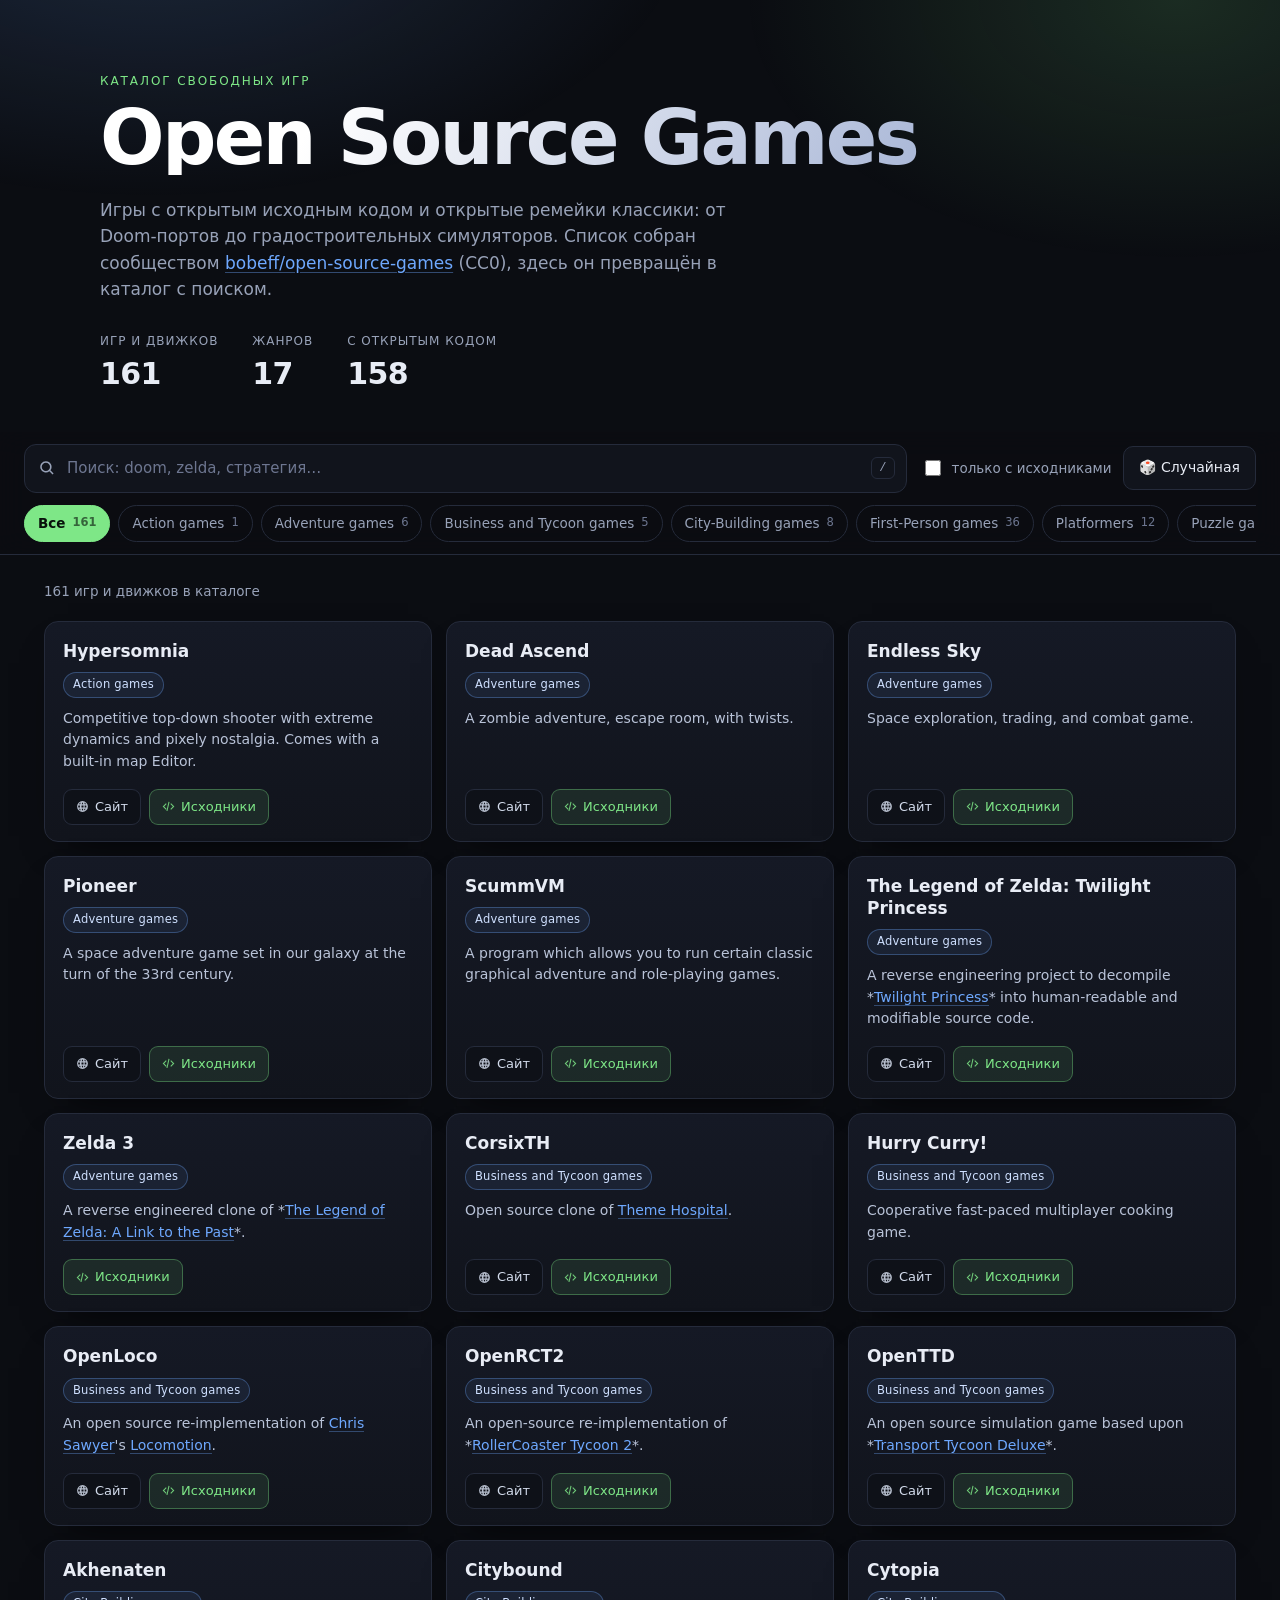
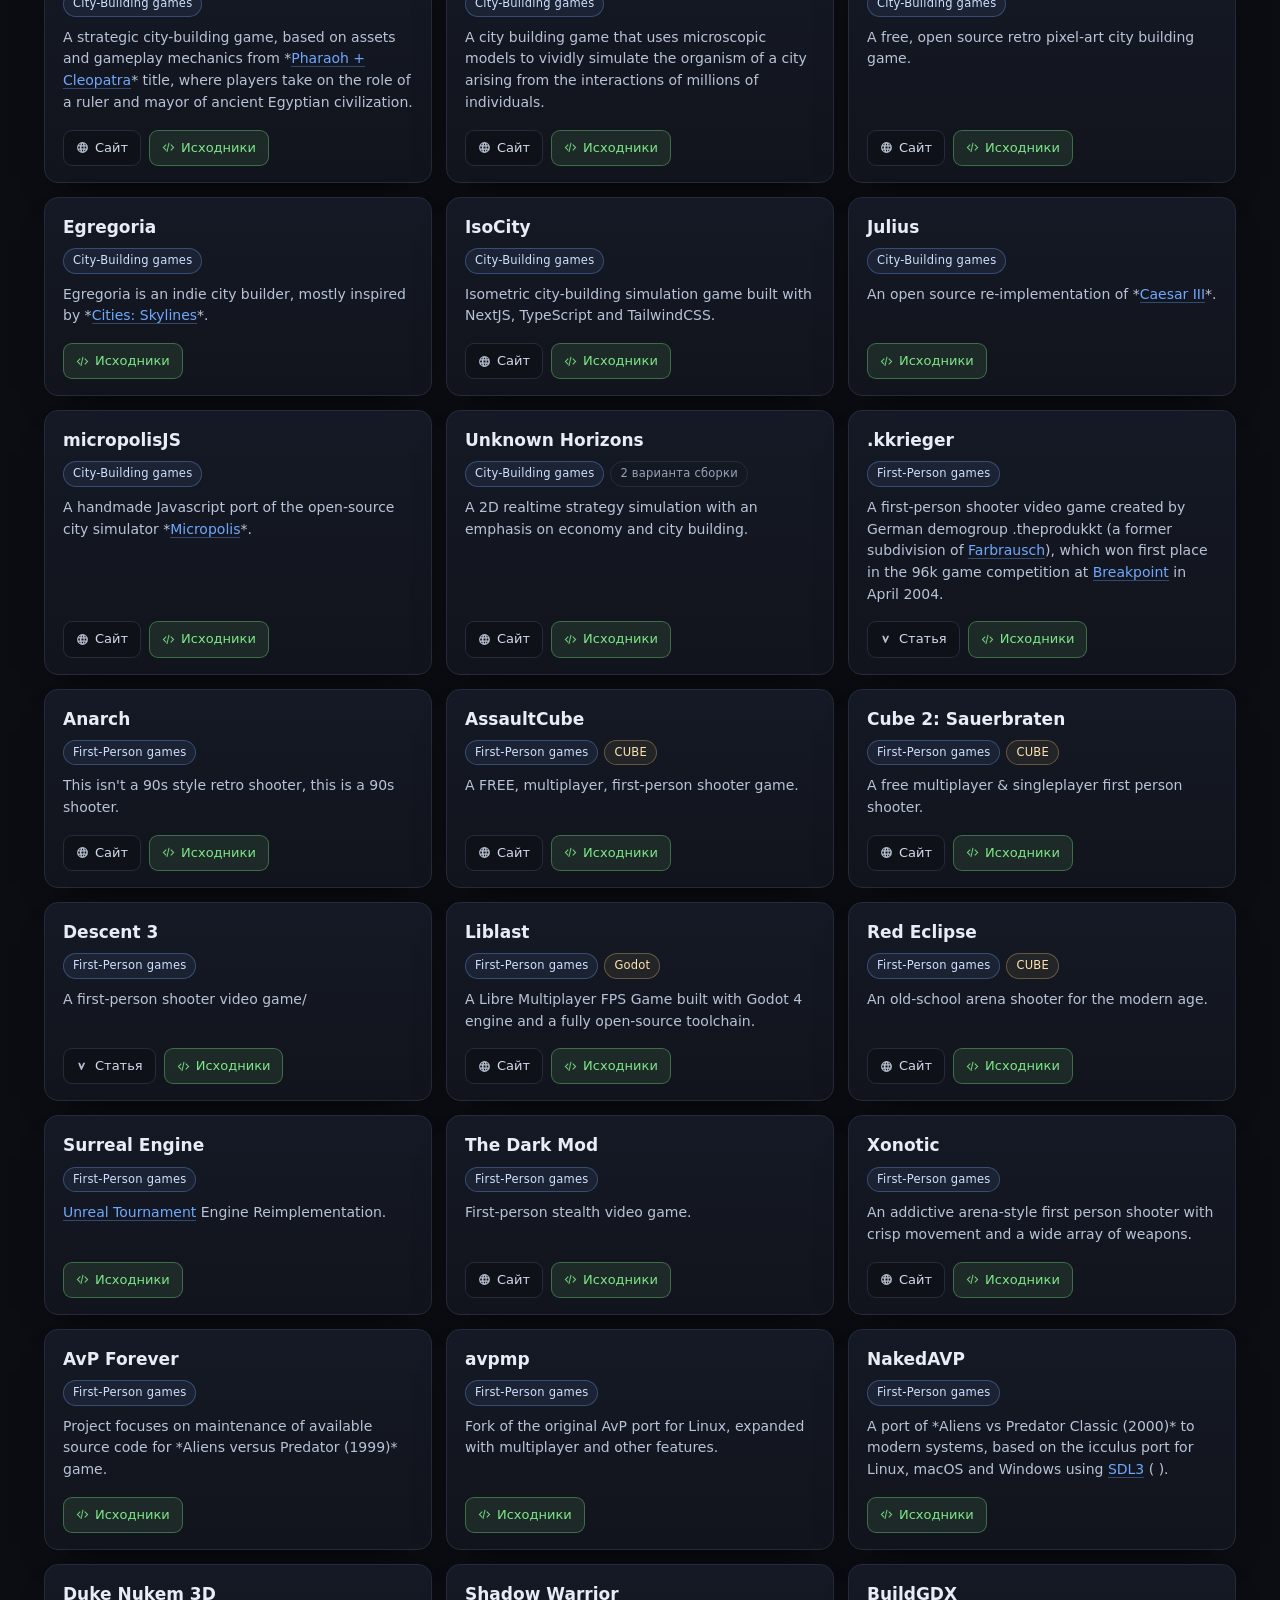
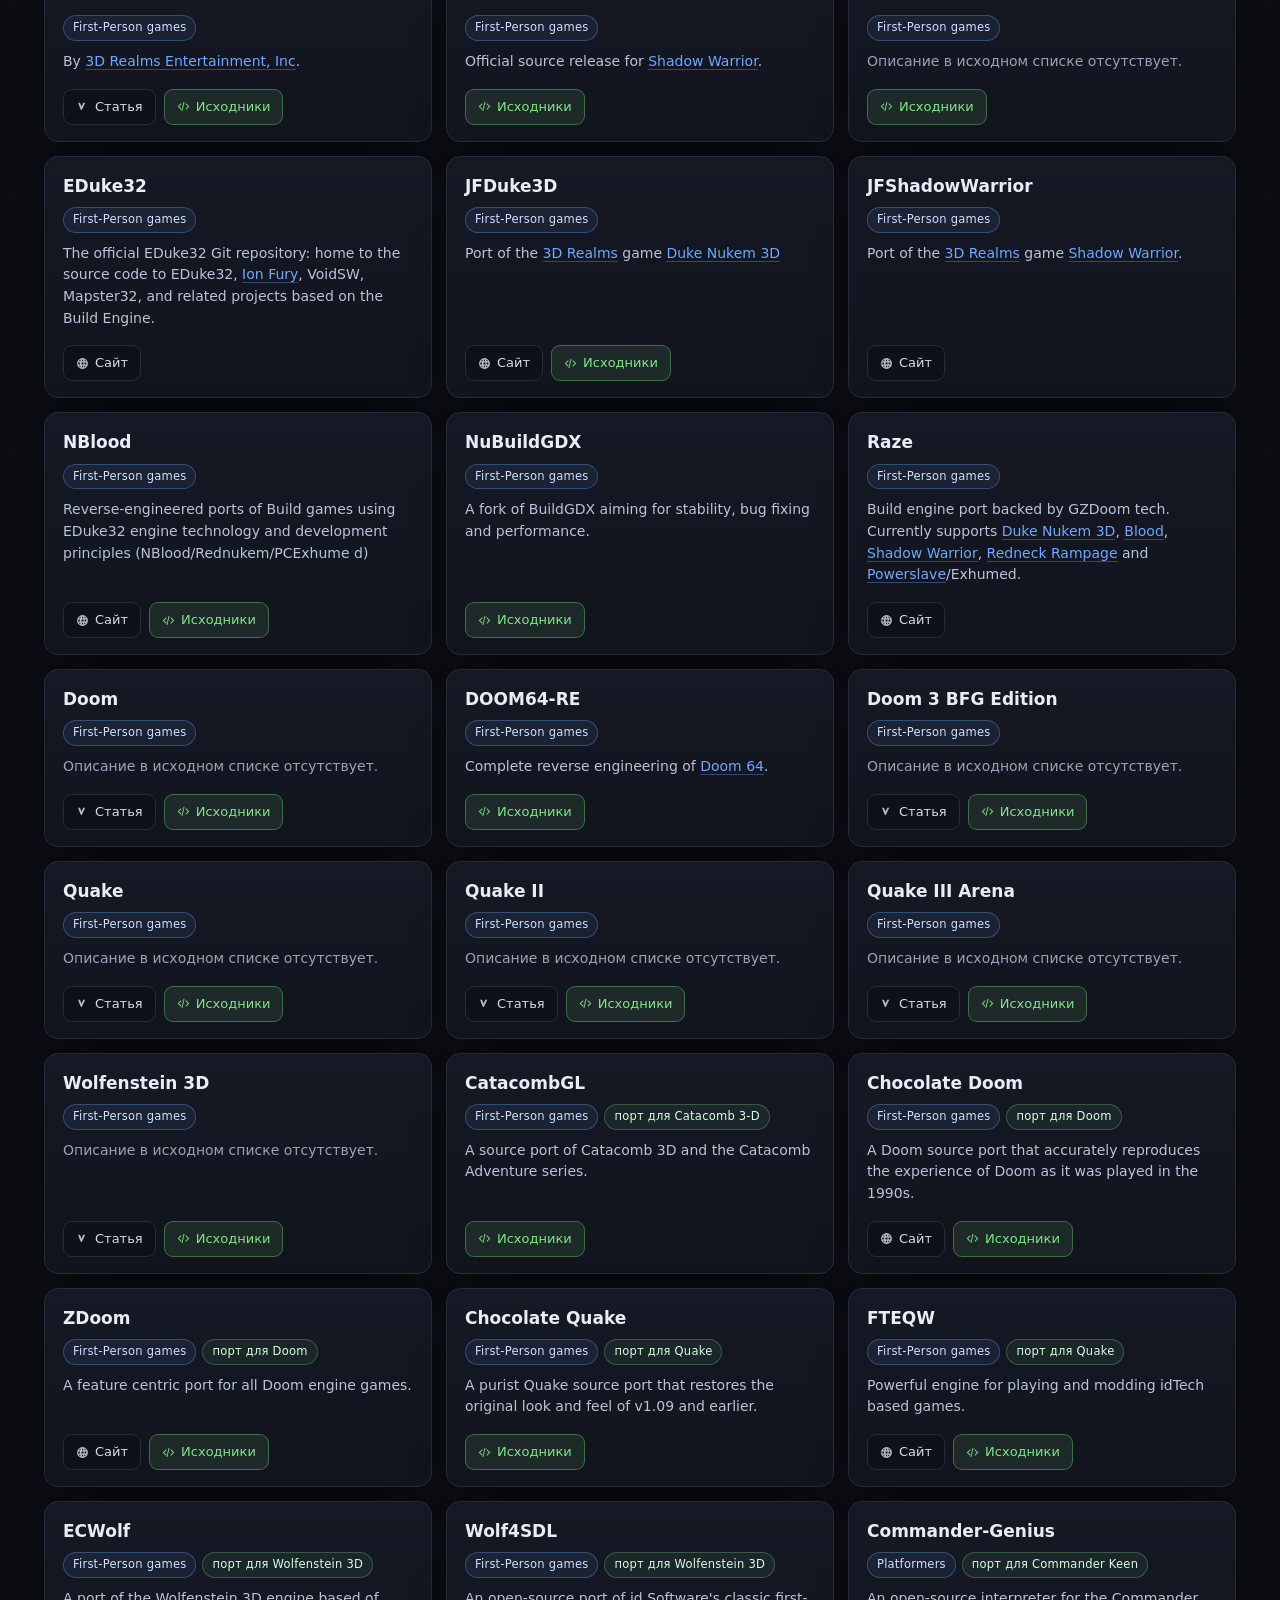
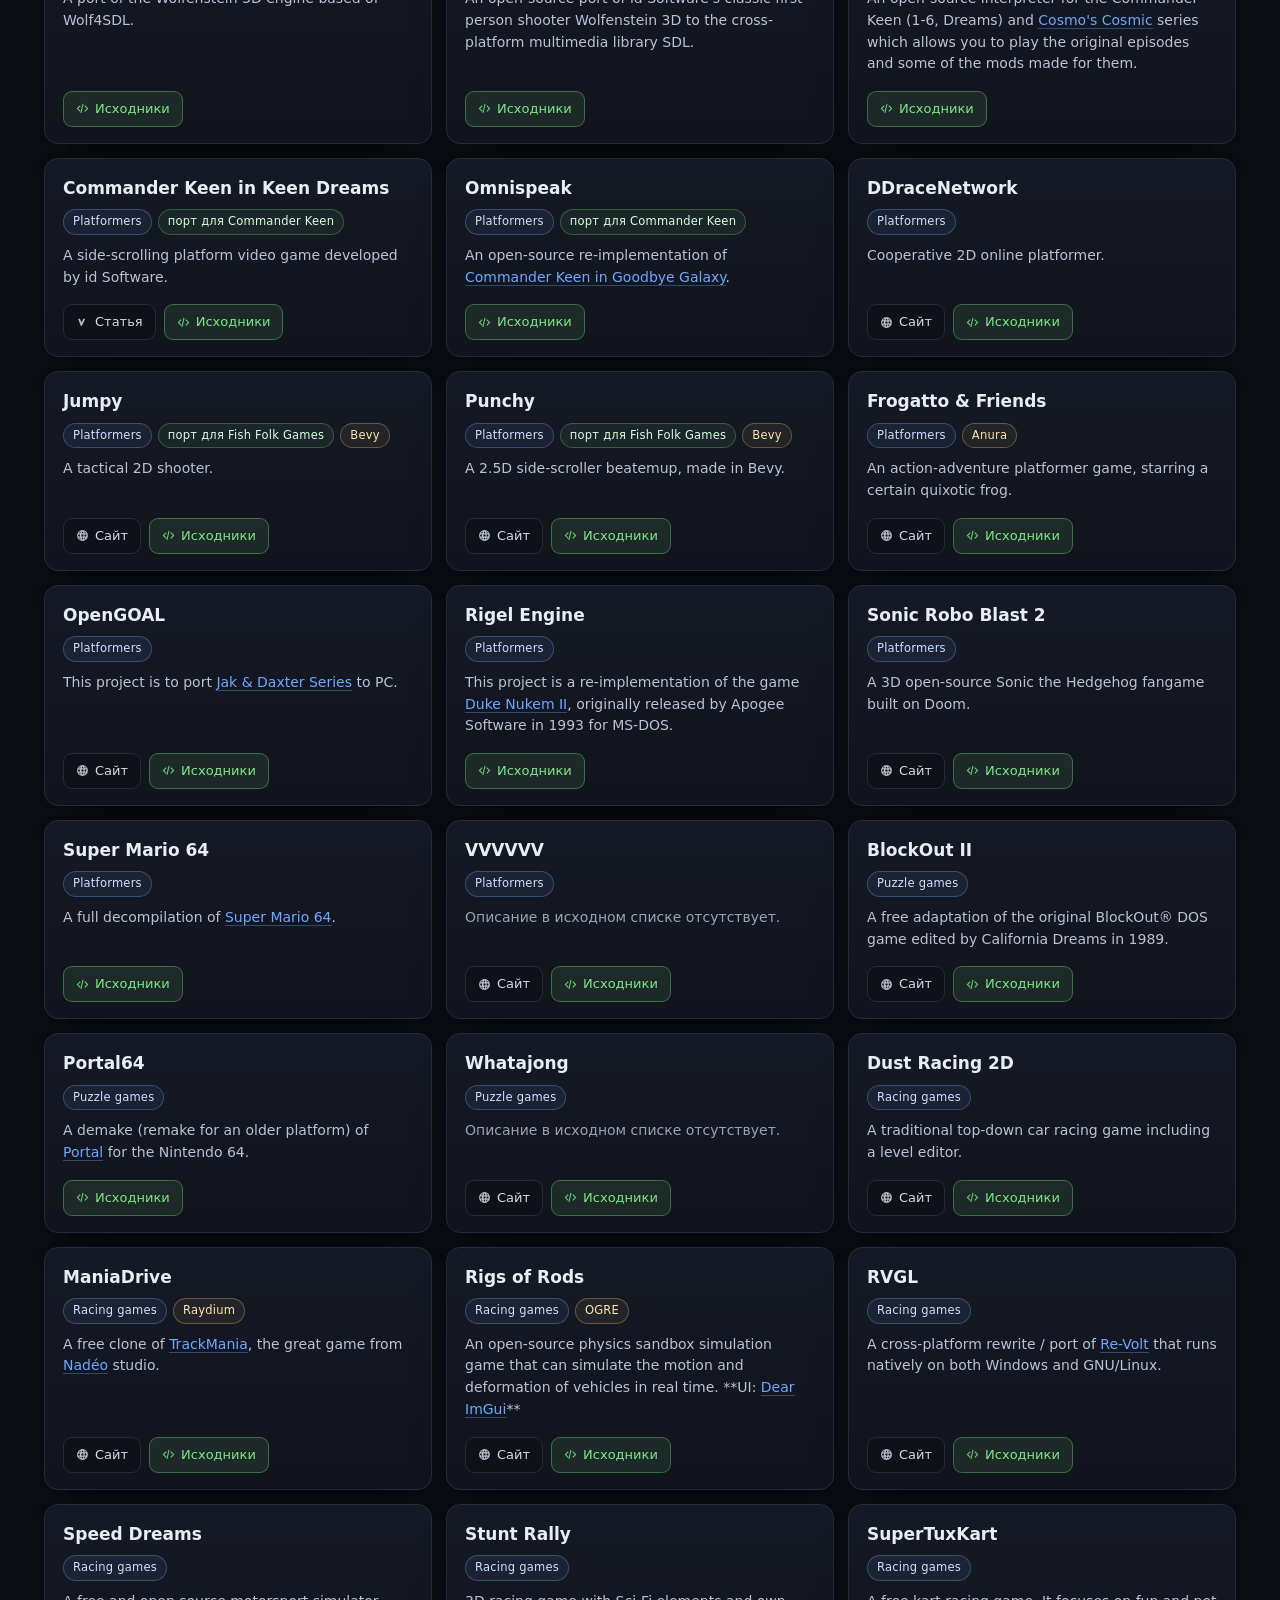
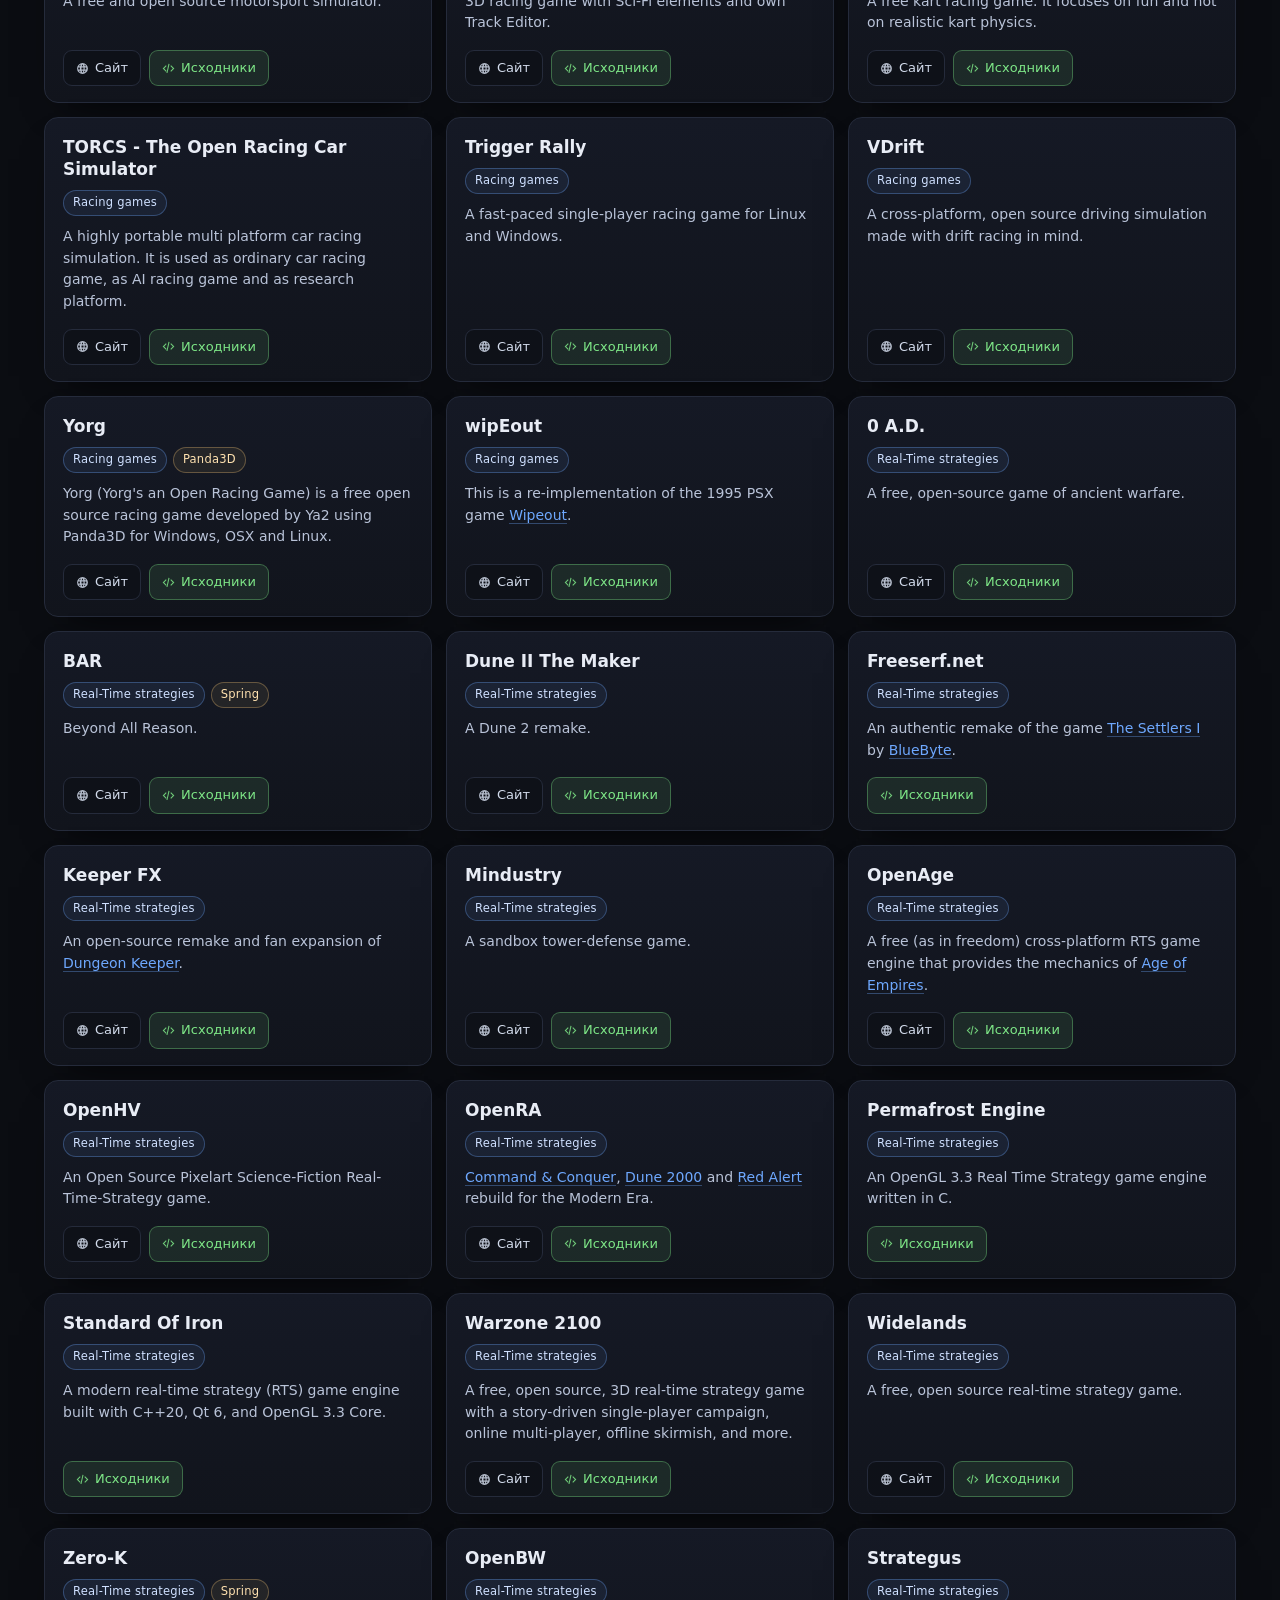
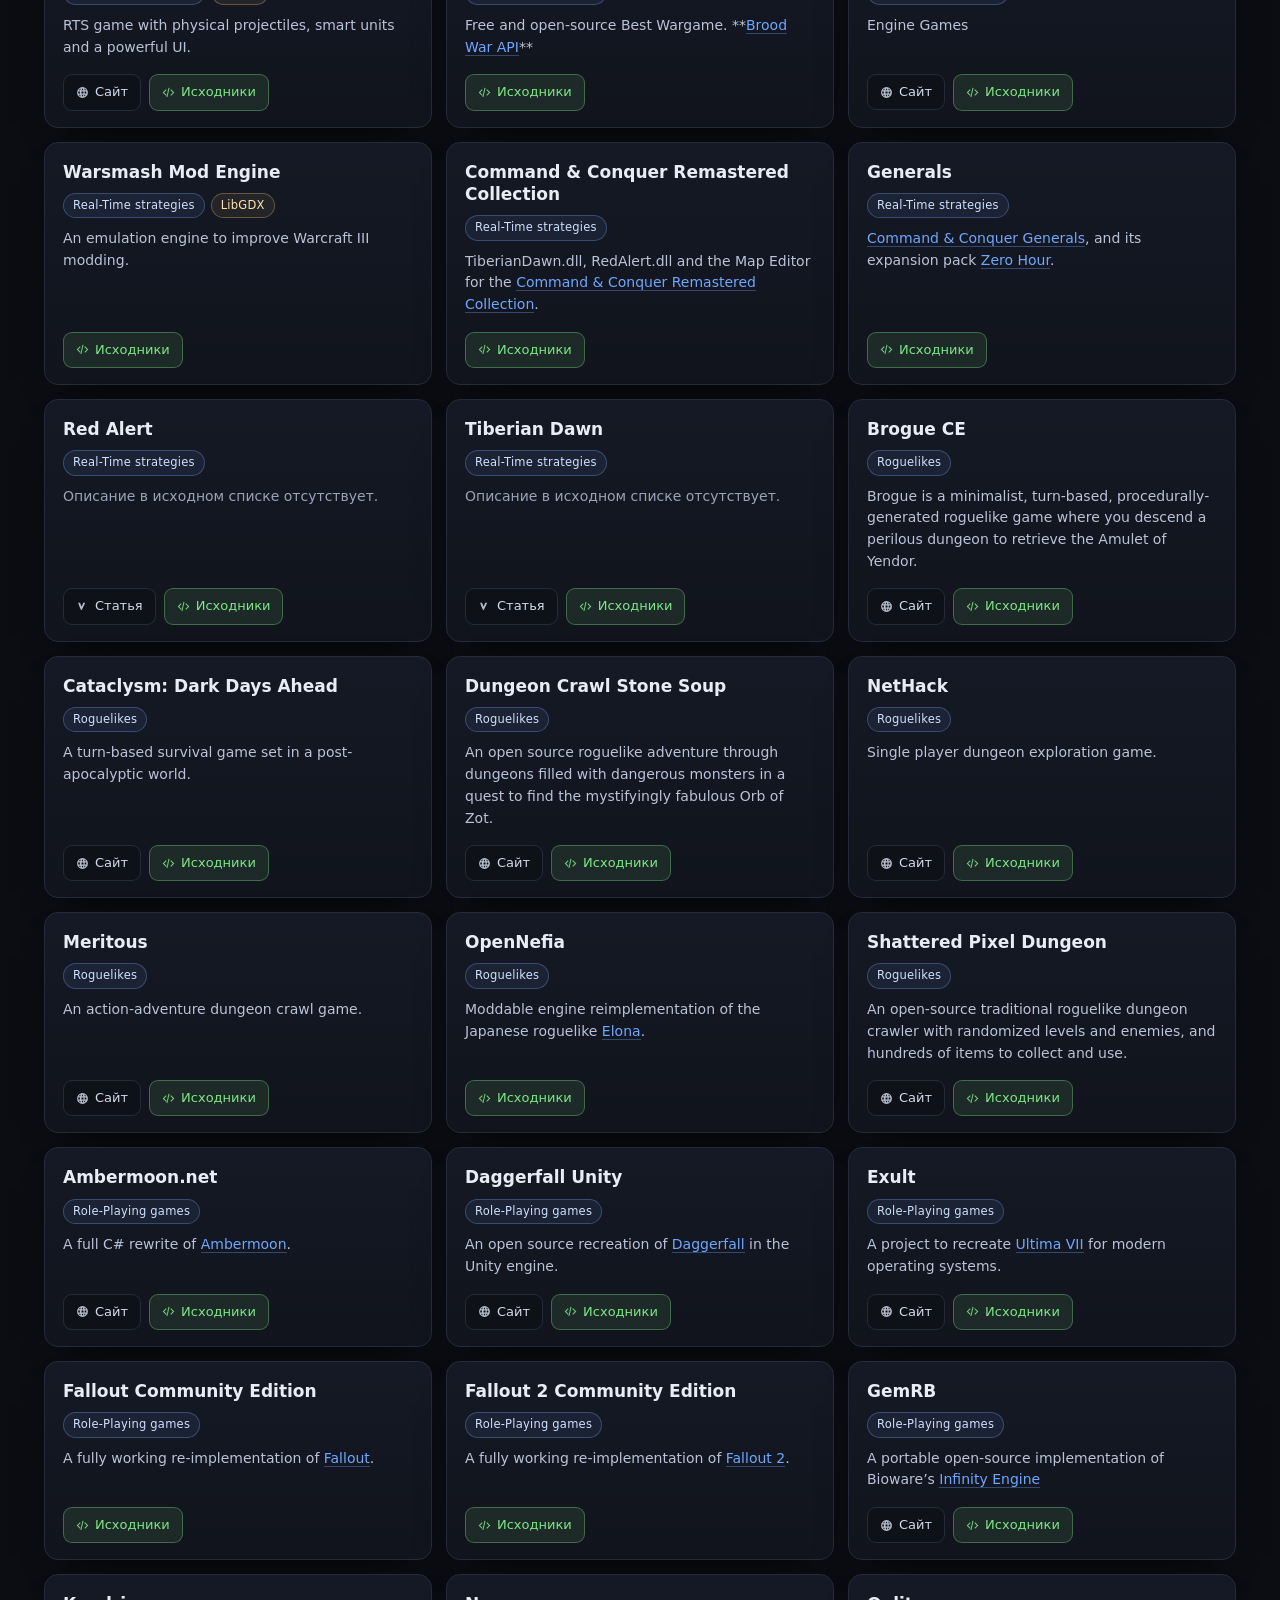
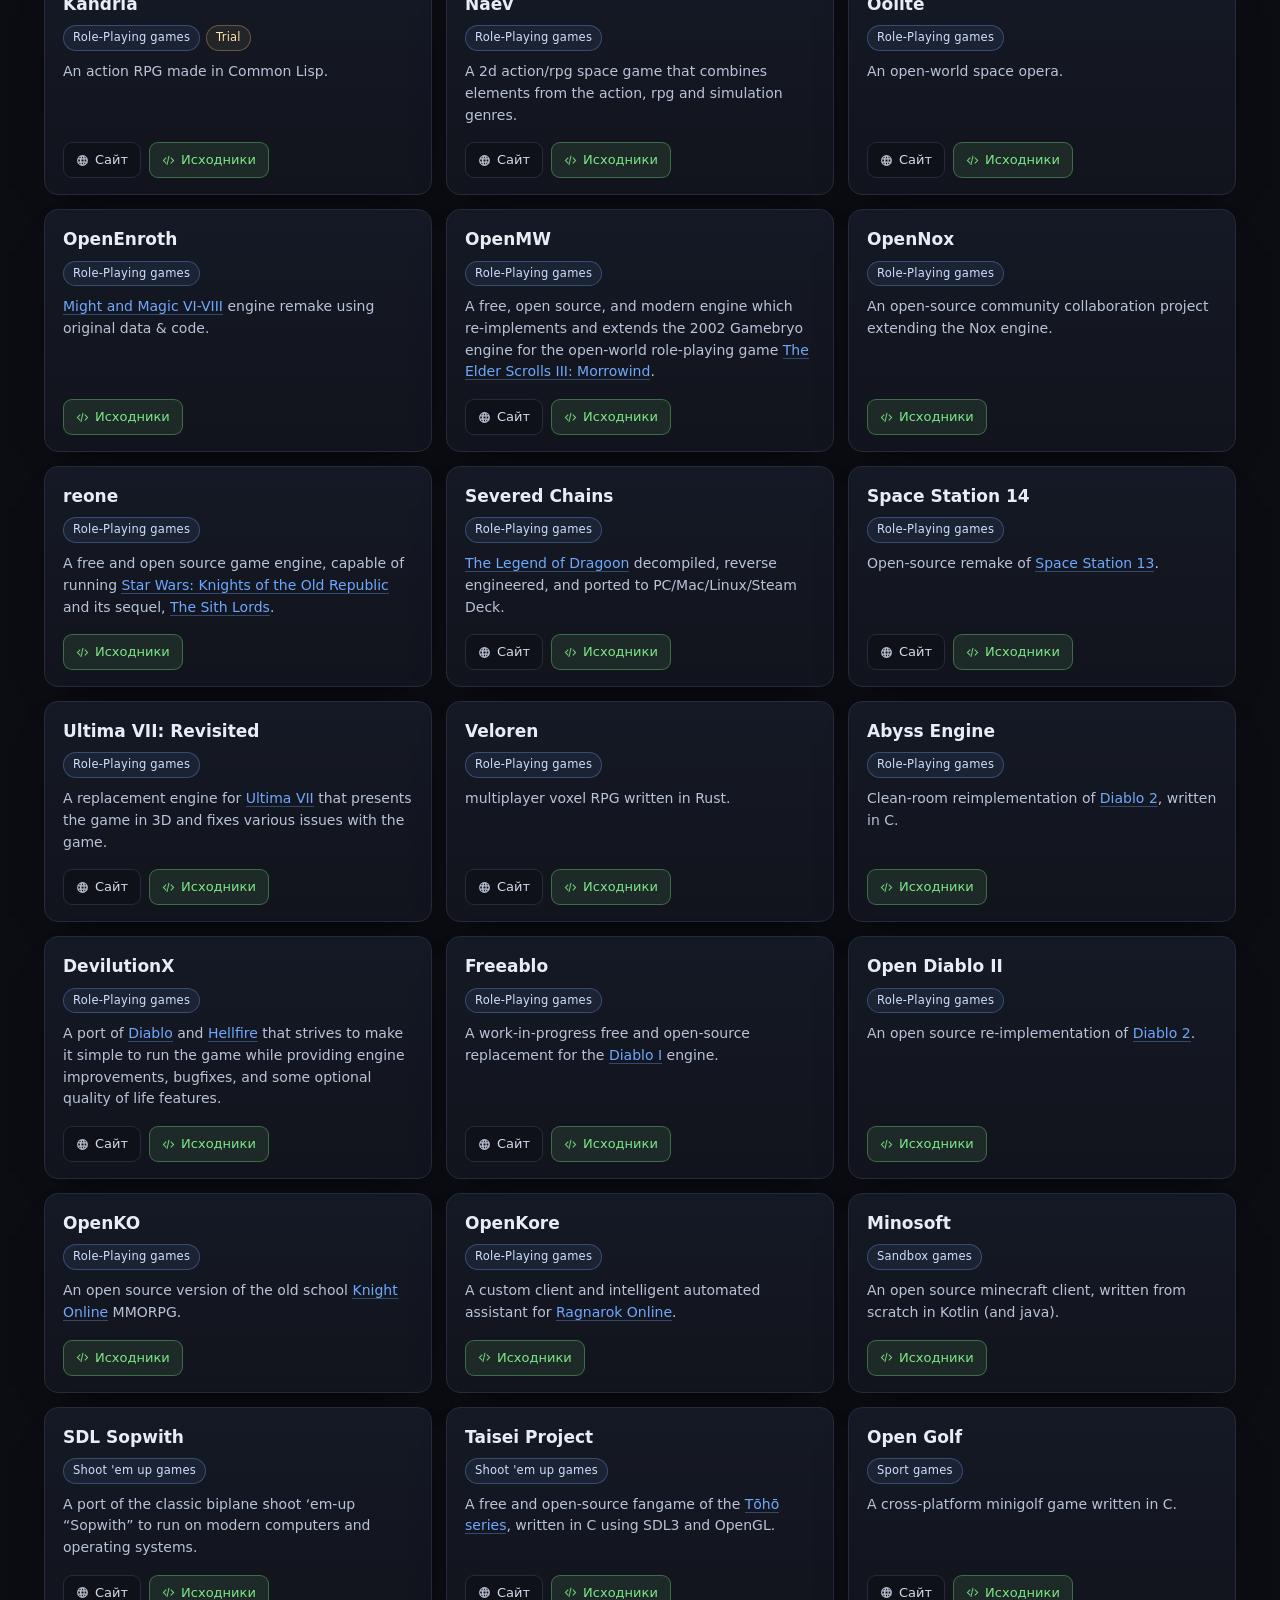
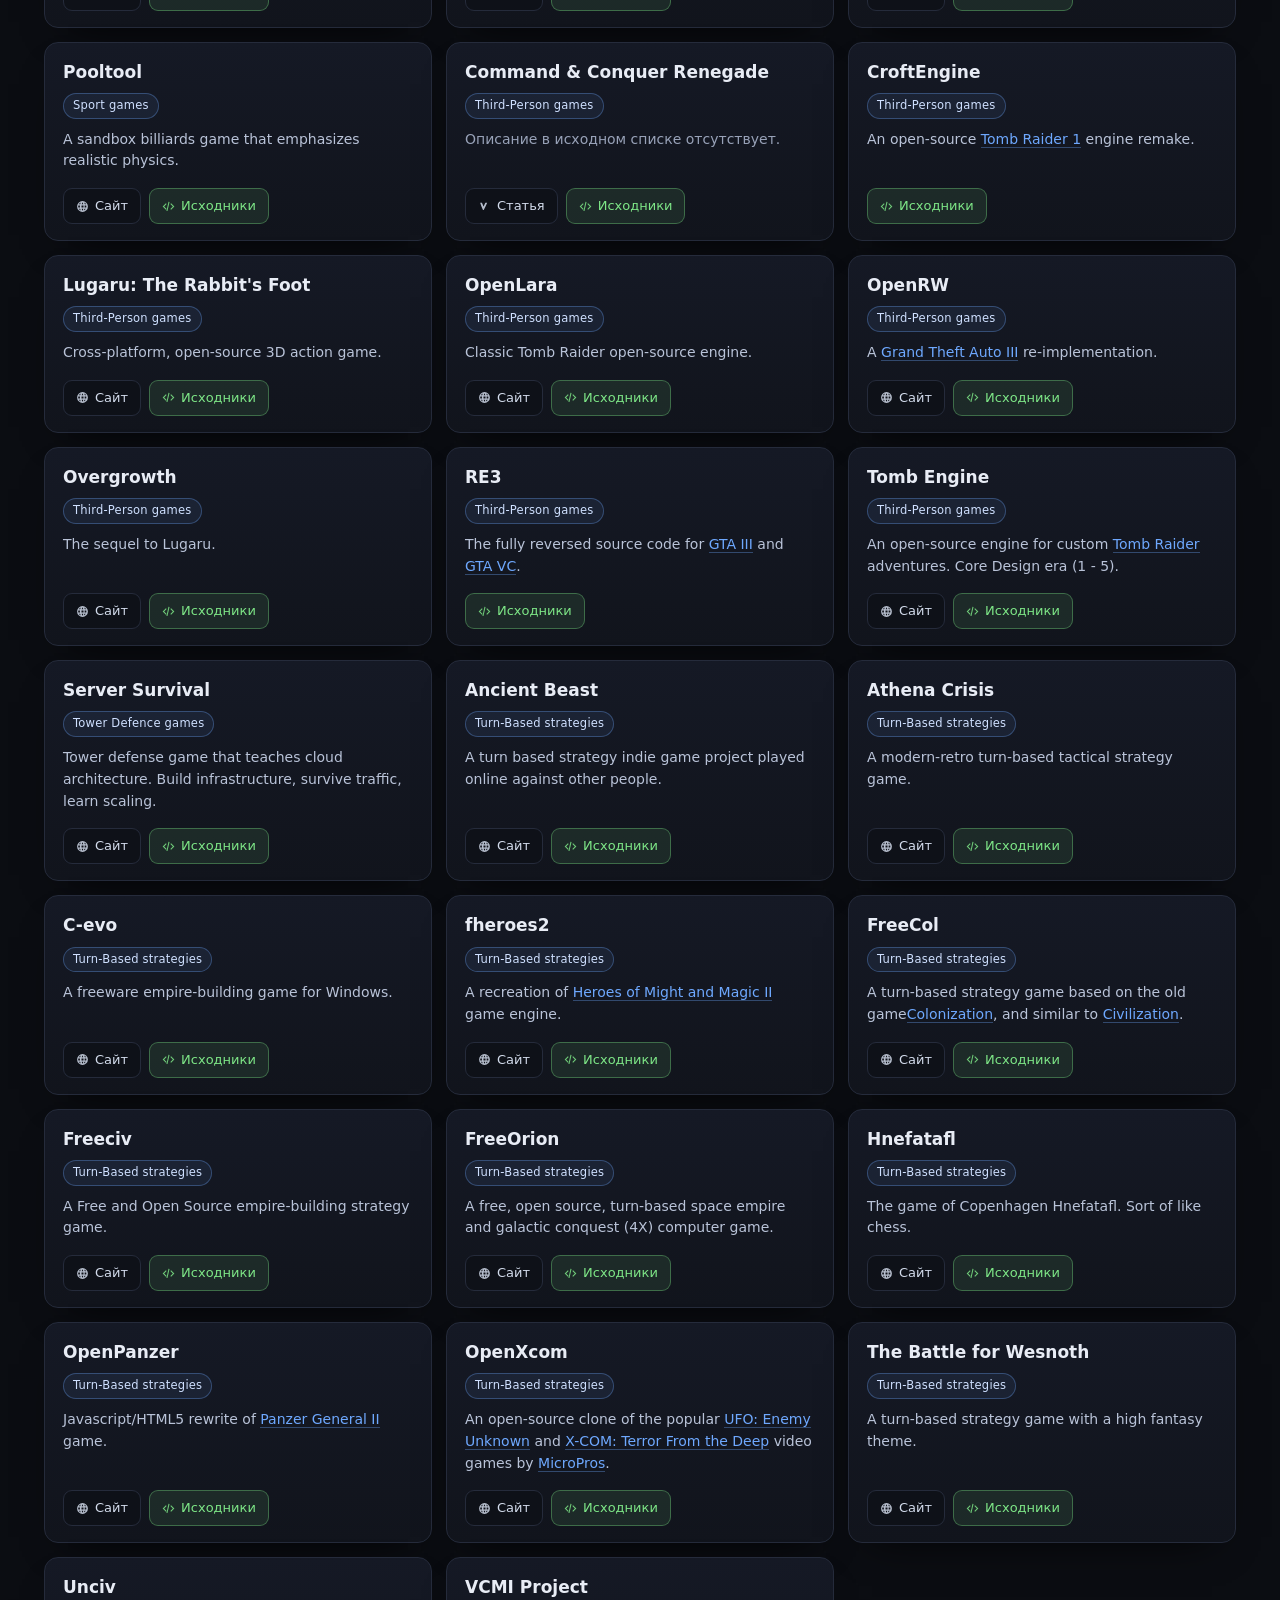
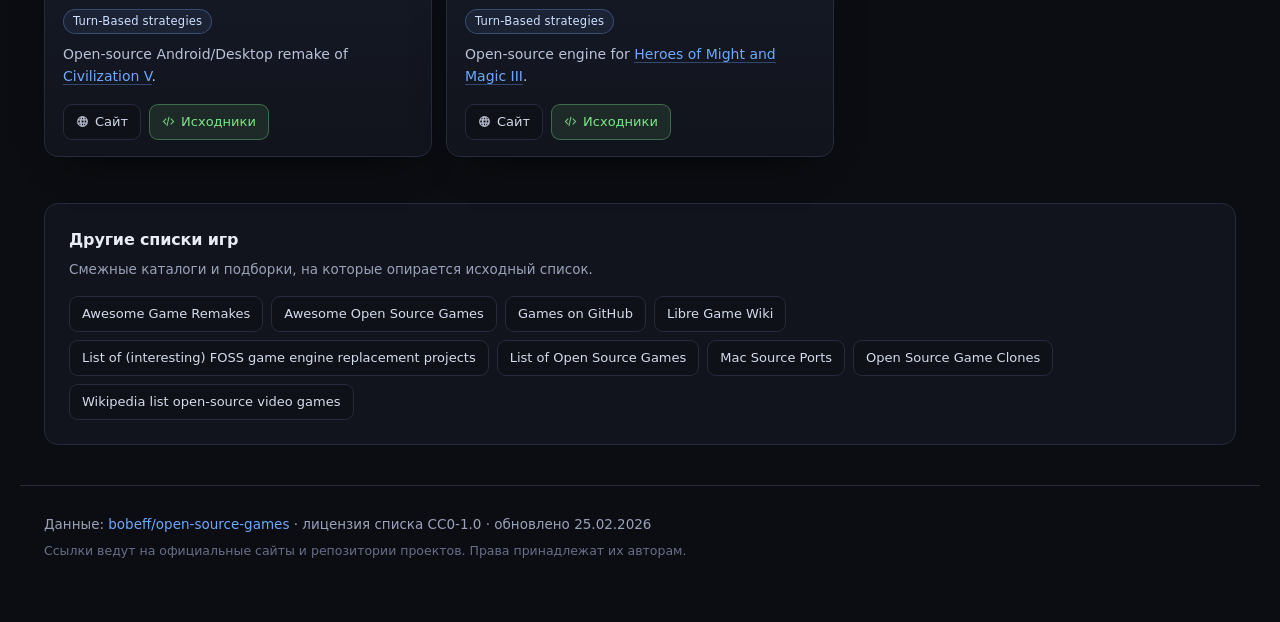
==== index.html @ 4588af46 "Import open-source games catalogue from bobeff/open-source-games - data/upstream: snapshot of the up" ====
<!DOCTYPE html>
<html lang="ru">
<head>
  <meta charset="utf-8">
  <meta name="viewport" content="width=device-width, initial-scale=1">
  <title>Open Source Games — каталог свободных игр</title>
  <meta name="description" content="Каталог open-source игр и открытых ремейков: поиск по названию, фильтр по жанру, ссылки на сайт и исходники.">
  <link rel="preconnect" href="https://github.com">
  <link rel="stylesheet" href="assets/styles.css">
  <link rel="icon" href="data:image/svg+xml,<svg xmlns='http://www.w3.org/2000/svg' viewBox='0 0 100 100'><text y='.9em' font-size='90'>🎮</text></svg>">
</head>
<body>
  <header class="hero">
    <div class="hero__inner">
      <p class="hero__eyebrow">каталог свободных игр</p>
      <h1>Open Source&nbsp;Games</h1>
      <p class="hero__lead">
        Игры с открытым исходным кодом и открытые ремейки классики: от Doom-портов
        до градостроительных симуляторов. Список собран сообществом
        <a href="https://github.com/bobeff/open-source-games" target="_blank" rel="noopener noreferrer">bobeff/open-source-games</a>
        (CC0), здесь он превращён в каталог с поиском.
      </p>
      <dl class="stats">
        <div><dt id="stat-games">—</dt><dd>игр и движков</dd></div>
        <div><dt id="stat-cats">—</dt><dd>жанров</dd></div>
        <div><dt id="stat-src">—</dt><dd>с открытым кодом</dd></div>
      </dl>
    </div>
  </header>

  <div class="toolbar" id="toolbar">
    <div class="toolbar__inner">
      <div class="search">
        <svg class="search__icon" viewBox="0 0 24 24" aria-hidden="true">
          <path d="M10.5 3a7.5 7.5 0 1 0 4.65 13.39l4.23 4.23 1.41-1.41-4.23-4.23A7.5 7.5 0 0 0 10.5 3Zm0 2a5.5 5.5 0 1 1 0 11 5.5 5.5 0 0 1 0-11Z"/>
        </svg>
        <input id="search" type="search" placeholder="Поиск: doom, zelda, стратегия…" autocomplete="off" spellcheck="false" aria-label="Поиск по каталогу">
        <kbd class="search__kbd">/</kbd>
      </div>
      <div class="toolbar__actions">
        <label class="toggle">
          <input id="only-source" type="checkbox">
          <span>только с исходниками</span>
        </label>
        <button class="btn btn--ghost" id="random" type="button" title="Показать случайную игру">🎲 Случайная</button>
      </div>
    </div>
    <nav class="chips" id="chips" aria-label="Фильтр по жанрам"></nav>
  </div>

  <main class="page">
    <div class="page__meta">
      <p id="result-count" class="result-count" role="status" aria-live="polite"></p>
      <button class="btn btn--link" id="reset" type="button" hidden>сбросить фильтры</button>
    </div>
    <section id="grid" class="grid" aria-label="Игры"></section>
    <section class="resources" id="resources" hidden aria-labelledby="resources-title">
      <h2 id="resources-title">Другие списки игр</h2>
      <p class="resources__lead">Смежные каталоги и подборки, на которые опирается исходный список.</p>
      <div class="resources__links" id="resources-links"></div>
    </section>

    <p id="empty" class="empty" hidden>
      Ничего не нашлось. Попробуйте другое слово или <button class="btn btn--link" data-action="reset">сбросить фильтры</button>.
    </p>
  </main>

  <footer class="footer">
    <p>
      Данные: <a href="https://github.com/bobeff/open-source-games" target="_blank" rel="noopener noreferrer">bobeff/open-source-games</a>
      · лицензия списка CC0-1.0 · обновлено 25.02.2026
    </p>
    <p class="footer__muted">Ссылки ведут на официальные сайты и репозитории проектов. Права принадлежат их авторам.</p>
  </footer>

  <dialog id="detail" class="detail">
    <button class="detail__close" id="detail-close" type="button" aria-label="Закрыть">×</button>
    <div id="detail-body"></div>
  </dialog>

  <script src="assets/app.js"></script>
</body>
</html>
---- assets/styles.css ----
:root {
  --bg: #0b0d12;
  --bg-soft: #11141c;
  --card: #151925;
  --card-hover: #1b2030;
  --line: #252b3b;
  --text: #e8ecf5;
  --muted: #98a2b8;
  --accent: #7ee787;
  --accent-2: #6ea8fe;
  --accent-ink: #08110b;
  --radius: 14px;
  --shadow: 0 18px 40px -24px rgba(0, 0, 0, 0.9);
}

* { box-sizing: border-box; }

html { scroll-behavior: smooth; }

body {
  margin: 0;
  background: var(--bg);
  color: var(--text);
  font: 16px/1.55 "Inter", "Segoe UI", system-ui, -apple-system, "Helvetica Neue", Arial, sans-serif;
  -webkit-font-smoothing: antialiased;
  text-rendering: optimizeLegibility;
}

a { color: inherit; }

body::before {
  content: "";
  position: fixed;
  inset: 0;
  pointer-events: none;
  background:
    radial-gradient(900px 480px at 12% -10%, rgba(110, 168, 254, 0.18), transparent 60%),
    radial-gradient(700px 420px at 92% 0%, rgba(126, 231, 135, 0.14), transparent 62%);
  z-index: -1;
}

/* ---------- hero ---------- */

.hero { padding: 72px 24px 34px; }

.hero__inner { max-width: 1080px; margin: 0 auto; }

.hero__eyebrow {
  margin: 0 0 10px;
  font-size: 12px;
  letter-spacing: 0.16em;
  text-transform: uppercase;
  color: var(--accent);
}

.hero h1 {
  margin: 0;
  font-size: clamp(40px, 7vw, 76px);
  line-height: 0.98;
  letter-spacing: -0.035em;
  font-weight: 800;
  background: linear-gradient(120deg, #ffffff 20%, #a8b6d6 78%);
  -webkit-background-clip: text;
  background-clip: text;
  color: transparent;
}

.hero__lead {
  margin: 22px 0 0;
  max-width: 660px;
  color: var(--muted);
  font-size: 17px;
}

.hero__lead a { color: var(--accent-2); text-decoration-color: rgba(110, 168, 254, 0.4); text-underline-offset: 3px; }
.hero__lead a:hover { color: #9dc4ff; }

.stats {
  display: flex;
  flex-wrap: wrap;
  gap: 12px 34px;
  margin: 30px 0 0;
  padding: 0;
}

.stats div { display: flex; flex-direction: column-reverse; }
.stats dt { font-size: 30px; font-weight: 750; letter-spacing: -0.02em; }
.stats dd { margin: 0; font-size: 12px; letter-spacing: 0.08em; text-transform: uppercase; color: var(--muted); }

/* ---------- toolbar ---------- */

.toolbar {
  position: sticky;
  top: 0;
  z-index: 20;
  padding: 12px 24px 0;
  background: rgba(11, 13, 18, 0.82);
  backdrop-filter: blur(14px);
  border-bottom: 1px solid var(--line);
}

.toolbar__inner {
  max-width: 1240px;
  margin: 0 auto;
  display: flex;
  gap: 14px;
  align-items: center;
  flex-wrap: wrap;
}

.search {
  position: relative;
  flex: 1 1 340px;
  display: flex;
  align-items: center;
}

.search__icon {
  position: absolute;
  left: 14px;
  width: 18px;
  height: 18px;
  fill: var(--muted);
  pointer-events: none;
}

.search input {
  width: 100%;
  padding: 12px 44px 12px 42px;
  border-radius: 12px;
  border: 1px solid var(--line);
  background: var(--bg-soft);
  color: var(--text);
  font: inherit;
  font-size: 15px;
  transition: border-color 0.15s, box-shadow 0.15s;
}

.search input::placeholder { color: #6d7690; }
.search input:focus {
  outline: none;
  border-color: rgba(110, 168, 254, 0.6);
  box-shadow: 0 0 0 3px rgba(110, 168, 254, 0.15);
}
.search input::-webkit-search-cancel-button { filter: invert(0.7); }

.search__kbd {
  position: absolute;
  right: 12px;
  padding: 1px 7px;
  border-radius: 6px;
  border: 1px solid var(--line);
  color: var(--muted);
  font-size: 12px;
  font-family: ui-monospace, SFMono-Regular, Menlo, monospace;
}

.toolbar__actions { display: flex; align-items: center; gap: 12px; flex-wrap: wrap; }

.toggle {
  display: inline-flex;
  align-items: center;
  gap: 8px;
  font-size: 13.5px;
  color: var(--muted);
  cursor: pointer;
  user-select: none;
}
.toggle input { accent-color: var(--accent); width: 16px; height: 16px; cursor: pointer; }
.toggle:hover { color: var(--text); }

.btn {
  font: inherit;
  font-size: 14px;
  border-radius: 10px;
  cursor: pointer;
  transition: background 0.15s, border-color 0.15s, color 0.15s, transform 0.1s;
}
.btn:active { transform: translateY(1px); }

.btn--ghost {
  padding: 10px 15px;
  border: 1px solid var(--line);
  background: var(--bg-soft);
  color: var(--text);
}
.btn--ghost:hover { background: var(--card-hover); border-color: #38415a; }

.btn--link {
  padding: 0;
  border: 0;
  background: none;
  color: var(--accent-2);
  text-decoration: underline;
  text-underline-offset: 3px;
  font-size: 14px;
}
.btn--link:hover { color: #9dc4ff; }

.chips {
  max-width: 1240px;
  margin: 12px auto 0;
  padding: 0 0 12px;
  display: flex;
  gap: 8px;
  overflow-x: auto;
  scrollbar-width: thin;
}

.chips::-webkit-scrollbar { height: 6px; }
.chips::-webkit-scrollbar-thumb { background: #2c3346; border-radius: 3px; }

.chip {
  flex: 0 0 auto;
  display: inline-flex;
  align-items: center;
  gap: 7px;
  padding: 7px 13px;
  border-radius: 999px;
  border: 1px solid var(--line);
  background: transparent;
  color: var(--muted);
  font: inherit;
  font-size: 13.5px;
  cursor: pointer;
  white-space: nowrap;
  transition: all 0.15s;
}
.chip:hover { color: var(--text); border-color: #3a4459; background: var(--bg-soft); }
.chip span { font-size: 11.5px; color: #6d7690; font-variant-numeric: tabular-nums; }
.chip[aria-pressed="true"] {
  background: var(--accent);
  border-color: var(--accent);
  color: var(--accent-ink);
  font-weight: 600;
}
.chip[aria-pressed="true"] span { color: rgba(8, 17, 11, 0.62); }

/* ---------- page / grid ---------- */

.page { max-width: 1240px; margin: 0 auto; padding: 26px 24px 40px; }

.page__meta {
  display: flex;
  align-items: baseline;
  gap: 14px;
  min-height: 24px;
  margin-bottom: 16px;
}

.result-count { margin: 0; font-size: 13.5px; color: var(--muted); }

.grid {
  display: grid;
  gap: 14px;
  grid-template-columns: repeat(auto-fill, minmax(298px, 1fr));
}

.card {
  display: flex;
  flex-direction: column;
  gap: 10px;
  padding: 18px 18px 16px;
  border: 1px solid var(--line);
  border-radius: var(--radius);
  background: linear-gradient(180deg, var(--card), var(--bg-soft));
  box-shadow: var(--shadow);
  transition: border-color 0.16s, transform 0.16s, background 0.16s;
  position: relative;
  overflow: hidden;
}

.card::after {
  content: "";
  position: absolute;
  inset: 0 auto auto 0;
  width: 100%;
  height: 2px;
  background: linear-gradient(90deg, var(--accent-2), var(--accent));
  opacity: 0;
  transition: opacity 0.16s;
}

.card:hover, .card:focus-within {
  border-color: #3b4560;
  background: linear-gradient(180deg, var(--card-hover), var(--bg-soft));
  transform: translateY(-2px);
}
.card:hover::after, .card:focus-within::after { opacity: 1; }

.card--highlight { border-color: var(--accent); box-shadow: 0 0 0 3px rgba(126, 231, 135, 0.18); }

.card__head { display: flex; gap: 10px; align-items: flex-start; justify-content: space-between; }

.card__title { margin: 0; font-size: 17px; font-weight: 700; letter-spacing: -0.01em; line-height: 1.3; }

.card__title button {
  font: inherit;
  color: inherit;
  background: none;
  border: 0;
  padding: 0;
  text-align: left;
  cursor: pointer;
}
.card__title button:hover { text-decoration: underline; text-decoration-color: rgba(126, 231, 135, 0.6); text-underline-offset: 3px; }

.card__desc { margin: 0; font-size: 14px; color: #b9c3d8; }
.card__desc a { color: var(--accent-2); text-decoration: none; border-bottom: 1px solid rgba(110, 168, 254, 0.35); }
.card__desc a:hover { border-bottom-color: var(--accent-2); }

.tags { display: flex; flex-wrap: wrap; gap: 6px; }

.tag {
  font-size: 11.5px;
  letter-spacing: 0.02em;
  padding: 3px 9px;
  border-radius: 999px;
  border: 1px solid var(--line);
  color: var(--muted);
  white-space: nowrap;
  max-width: 100%;
  overflow: hidden;
  text-overflow: ellipsis;
}
.tag--cat { color: #cfe0ff; border-color: rgba(110, 168, 254, 0.32); background: rgba(110, 168, 254, 0.08); }
.tag--parent { color: #d7ffe0; border-color: rgba(126, 231, 135, 0.28); background: rgba(126, 231, 135, 0.07); }
.tag--engine { color: #ffe2b0; border-color: rgba(255, 205, 120, 0.3); background: rgba(255, 205, 120, 0.07); }

.card__links { display: flex; flex-wrap: wrap; gap: 8px; margin-top: auto; padding-top: 6px; }

.link-pill {
  display: inline-flex;
  align-items: center;
  gap: 6px;
  padding: 7px 12px;
  border-radius: 9px;
  border: 1px solid var(--line);
  background: #0e1118;
  color: #d3dcec;
  font-size: 13px;
  text-decoration: none;
  transition: all 0.15s;
}
.link-pill:hover { border-color: #46516e; background: #171d2a; color: #fff; }
.link-pill--primary { border-color: rgba(126, 231, 135, 0.35); background: rgba(126, 231, 135, 0.1); color: var(--accent); }
.link-pill--primary:hover { background: rgba(126, 231, 135, 0.18); border-color: rgba(126, 231, 135, 0.6); color: #b5ffbd; }
.link-pill--muted { color: var(--muted); }

.link-pill svg { width: 13px; height: 13px; fill: currentColor; opacity: 0.85; }

.empty { text-align: center; color: var(--muted); padding: 60px 0; }
.empty[hidden] { display: none; }

/* reveal animation for cards */
.card { animation: rise 0.32s ease both; }
@keyframes rise {
  from { opacity: 0; transform: translateY(8px); }
  to { opacity: 1; transform: translateY(0); }
}
@media (prefers-reduced-motion: reduce) {
  .card { animation: none; }
  html { scroll-behavior: auto; }
}

/* ---------- dialog ---------- */

.detail {
  width: min(640px, calc(100vw - 32px));
  padding: 0;
  border: 1px solid var(--line);
  border-radius: 18px;
  background: var(--bg-soft);
  color: var(--text);
  box-shadow: 0 40px 90px -30px #000;
}
.detail::backdrop { background: rgba(4, 6, 10, 0.72); backdrop-filter: blur(3px); }

.detail__close {
  position: absolute;
  top: 10px;
  right: 12px;
  width: 34px;
  height: 34px;
  border-radius: 9px;
  border: 1px solid var(--line);
  background: #0e1118;
  color: var(--muted);
  font-size: 20px;
  line-height: 1;
  cursor: pointer;
}
.detail__close:hover { color: var(--text); border-color: #46516e; }

#detail-body { padding: 26px 26px 24px; display: flex; flex-direction: column; gap: 14px; }

.detail h2 { margin: 0; font-size: 26px; letter-spacing: -0.02em; }
.detail .card__desc { font-size: 15px; }
.detail__list { margin: 0; padding: 0; list-style: none; display: flex; flex-direction: column; gap: 6px; font-size: 14px; color: var(--muted); }
.detail__list strong { color: var(--text); font-weight: 600; }
.detail__list a { color: var(--accent-2); text-decoration: none; }
.detail__list a:hover { text-decoration: underline; }
.detail__section { border-top: 1px solid var(--line); padding-top: 12px; }
.detail__section h3 { margin: 0 0 6px; font-size: 12px; letter-spacing: 0.1em; text-transform: uppercase; color: var(--muted); font-weight: 600; }

/* ---------- footer ---------- */

.footer {
  max-width: 1240px;
  margin: 0 auto;
  padding: 28px 24px 56px;
  border-top: 1px solid var(--line);
  color: var(--muted);
  font-size: 13.5px;
}
.footer p { margin: 0 0 6px; }
.footer a { color: var(--accent-2); text-decoration: none; }
.footer a:hover { text-decoration: underline; }
.footer__muted { color: #667089; font-size: 12.5px; }

@media (max-width: 720px) {
  .hero { padding: 44px 18px 24px; }
  .toolbar { padding-left: 18px; padding-right: 18px; }
  .page { padding: 20px 18px 32px; }
  .grid { grid-template-columns: 1fr; }
  .stats { gap: 10px 24px; }
  .stats dt { font-size: 24px; }
}

/* ---------- related lists ---------- */

.resources {
  margin-top: 46px;
  padding: 24px;
  border: 1px solid var(--line);
  border-radius: var(--radius);
  background: var(--bg-soft);
}
.resources[hidden] { display: none; }
.resources h2 { margin: 0 0 6px; font-size: 16px; letter-spacing: -0.01em; }
.resources__lead { margin: 0 0 16px; color: var(--muted); font-size: 13.5px; }
.resources__links { display: flex; flex-wrap: wrap; gap: 8px; }
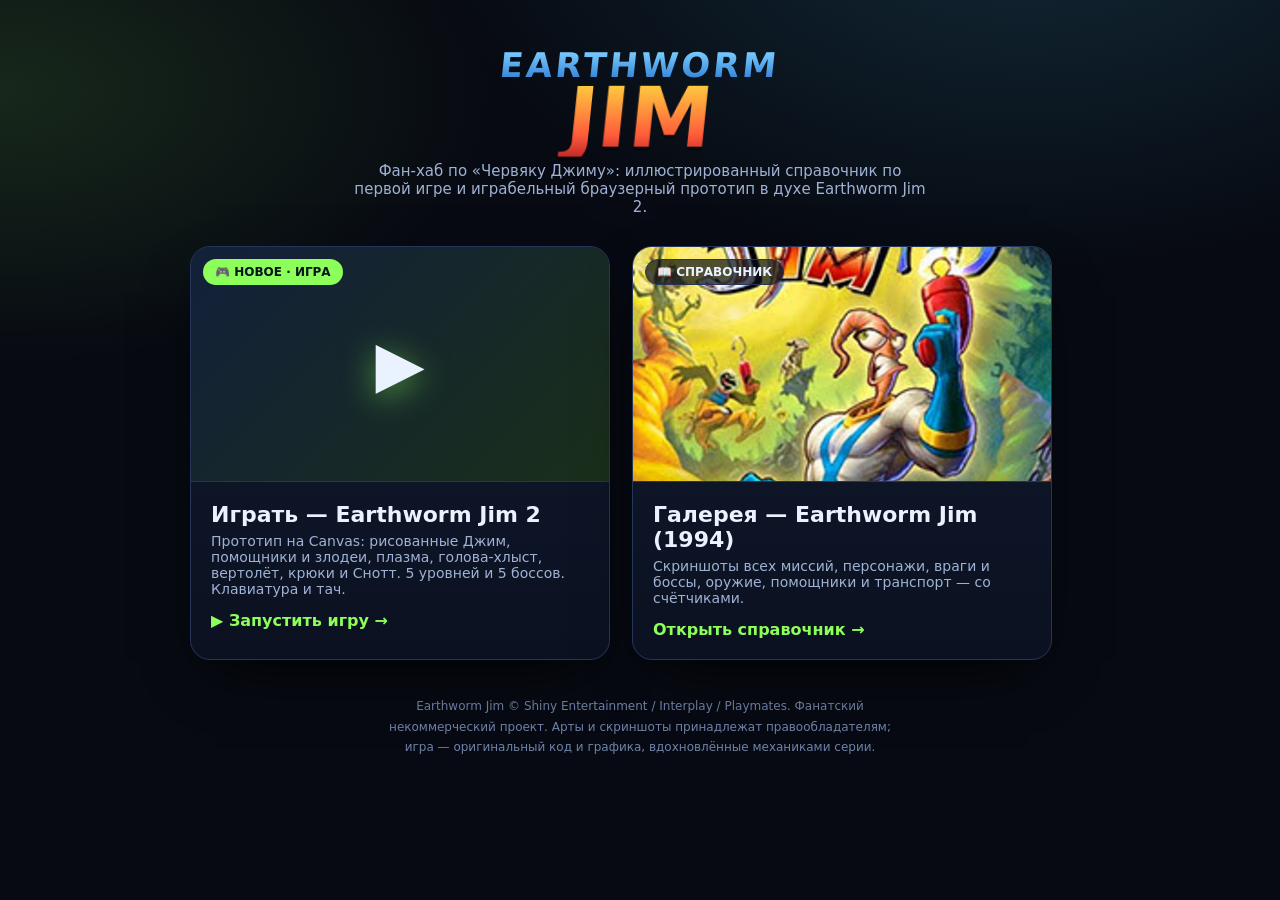
==== commit 043dfeed: "Add Earthworm Jim reference hub and playable EWJ2 prototype with character art Co-authored-by: arena" ====
--- a/index.html
+++ b/index.html
@@ -1,83 +1,67 @@
 <!DOCTYPE html>
 <html lang="ru">
 <head>
-  <meta charset="utf-8">
-  <meta name="viewport" content="width=device-width, initial-scale=1">
-  <title>Open Source Games — каталог свободных игр</title>
-  <meta name="description" content="Каталог open-source игр и открытых ремейков: поиск по названию, фильтр по жанру, ссылки на сайт и исходники.">
-  <link rel="preconnect" href="https://github.com">
-  <link rel="stylesheet" href="assets/styles.css">
-  <link rel="icon" href="data:image/svg+xml,<svg xmlns='http://www.w3.org/2000/svg' viewBox='0 0 100 100'><text y='.9em' font-size='90'>🎮</text></svg>">
+<meta charset="UTF-8">
+<meta name="viewport" content="width=device-width, initial-scale=1.0">
+<title>Червяк Джим — фан-хаб · справочник + игра</title>
+<style>
+  :root{--slime:#8dff5a;--blue:#4cc9f0;--red:#ff5e3a;--yellow:#ffd23f;--ink:#eaf2ff;--mut:#9fb2d4;--line:#26365a}
+  *{box-sizing:border-box}
+  body{margin:0;min-height:100vh;font-family:'Trebuchet MS','Segoe UI',system-ui,sans-serif;color:var(--ink);
+    background:radial-gradient(1000px 600px at 80% -10%,rgba(76,201,240,.16),transparent 60%),
+               radial-gradient(900px 500px at 0% 10%,rgba(141,255,90,.12),transparent 55%),#070a12;
+    display:flex;flex-direction:column;align-items:center;padding:40px 20px}
+  .logo{text-align:center;margin:10px 0 6px;line-height:.9}
+  .logo .l1{font-size:clamp(20px,4vw,34px);font-weight:900;letter-spacing:3px;transform:skewX(-6deg);
+    background:linear-gradient(180deg,#7fd0ff,#2f7fd6);-webkit-background-clip:text;background-clip:text;color:transparent}
+  .logo .l2{font-size:clamp(40px,10vw,84px);font-weight:900;transform:skewX(-6deg);
+    background:linear-gradient(180deg,#ffd23f,#ff5e3a 70%,#c62828);-webkit-background-clip:text;background-clip:text;color:transparent;
+    filter:drop-shadow(0 4px 0 rgba(0,0,0,.35))}
+  .sub{color:var(--mut);text-align:center;max-width:60ch;margin:0 0 30px;font-size:15px}
+  .cards{display:grid;grid-template-columns:repeat(2,minmax(280px,420px));gap:22px;width:100%;max-width:900px}
+  .card{position:relative;display:flex;flex-direction:column;text-decoration:none;color:inherit;overflow:hidden;
+    background:linear-gradient(180deg,#101a30,#0b1120);border:1px solid var(--line);border-radius:20px;
+    box-shadow:0 24px 60px -24px #000;transition:.18s}
+  .card:hover{transform:translateY(-5px);border-color:var(--slime)}
+  .card .art{aspect-ratio:16/9;overflow:hidden;position:relative;border-bottom:1px solid var(--line)}
+  .card .art img{width:100%;height:100%;object-fit:cover}
+  .card .art.game{background:linear-gradient(135deg,#12203a,#1a2f1a);display:grid;place-items:center}
+  .card .art.game .play{font-size:64px;filter:drop-shadow(0 6px 16px rgba(141,255,90,.5))}
+  .badge{position:absolute;top:12px;left:12px;font-size:12px;font-weight:800;padding:5px 11px;border-radius:999px;
+    background:rgba(8,12,22,.7);border:1px solid var(--line)}
+  .badge.new{background:var(--slime);color:#04121a;border-color:transparent}
+  .card .body{padding:20px}
+  .card .body h2{margin:0 0 6px;font-size:22px}
+  .card .body p{margin:0;color:var(--mut);font-size:14px}
+  .card .go{margin-top:14px;display:inline-flex;align-items:center;gap:8px;font-weight:800;color:var(--slime)}
+  .card.play-card .go{color:var(--slime)}
+  footer{margin-top:36px;color:#6f83a8;font-size:12px;text-align:center;max-width:70ch;line-height:1.7}
+  @media(max-width:720px){.cards{grid-template-columns:1fr}}
+</style>
 </head>
 <body>
-  <header class="hero">
-    <div class="hero__inner">
-      <p class="hero__eyebrow">каталог свободных игр</p>
-      <h1>Open Source&nbsp;Games</h1>
-      <p class="hero__lead">
-        Игры с открытым исходным кодом и открытые ремейки классики: от Doom-портов
-        до градостроительных симуляторов. Список собран сообществом
-        <a href="https://github.com/bobeff/open-source-games" target="_blank" rel="noopener noreferrer">bobeff/open-source-games</a>
-        (CC0), здесь он превращён в каталог с поиском.
-      </p>
-      <dl class="stats">
-        <div><dt id="stat-games">—</dt><dd>игр и движков</dd></div>
-        <div><dt id="stat-cats">—</dt><dd>жанров</dd></div>
-        <div><dt id="stat-src">—</dt><dd>с открытым кодом</dd></div>
-      </dl>
-    </div>
-  </header>
-
-  <div class="toolbar" id="toolbar">
-    <div class="toolbar__inner">
-      <div class="search">
-        <svg class="search__icon" viewBox="0 0 24 24" aria-hidden="true">
-          <path d="M10.5 3a7.5 7.5 0 1 0 4.65 13.39l4.23 4.23 1.41-1.41-4.23-4.23A7.5 7.5 0 0 0 10.5 3Zm0 2a5.5 5.5 0 1 1 0 11 5.5 5.5 0 0 1 0-11Z"/>
-        </svg>
-        <input id="search" type="search" placeholder="Поиск: doom, zelda, стратегия…" autocomplete="off" spellcheck="false" aria-label="Поиск по каталогу">
-        <kbd class="search__kbd">/</kbd>
+  <div class="logo"><div class="l1">EARTHWORM</div><div class="l2">JIM</div></div>
+  <p class="sub">Фан-хаб по «Червяку Джиму»: иллюстрированный справочник по первой игре и играбельный браузерный прототип в духе Earthworm Jim 2.</p>
+  <div class="cards">
+    <a class="card play-card" href="earthworm-jim-2/">
+      <div class="art game"><span class="badge new">🎮 НОВОЕ · ИГРА</span><span class="play">▶</span></div>
+      <div class="body">
+        <h2>Играть — Earthworm Jim 2</h2>
+        <p>Прототип на Canvas: рисованные Джим, помощники и злодеи, плазма, голова-хлыст, вертолёт, крюки и Снотт. 5 уровней и 5 боссов. Клавиатура и тач.</p>
+        <span class="go">▶ Запустить игру →</span>
       </div>
-      <div class="toolbar__actions">
-        <label class="toggle">
-          <input id="only-source" type="checkbox">
-          <span>только с исходниками</span>
-        </label>
-        <button class="btn btn--ghost" id="random" type="button" title="Показать случайную игру">🎲 Случайная</button>
+    </a>
+    <a class="card" href="earthworm-jim/">
+      <div class="art"><span class="badge">📖 СПРАВОЧНИК</span><img src="earthworm-jim/assets/cover.jpg" alt="Earthworm Jim"></div>
+      <div class="body">
+        <h2>Галерея — Earthworm Jim (1994)</h2>
+        <p>Скриншоты всех миссий, персонажи, враги и боссы, оружие, помощники и транспорт — со счётчиками.</p>
+        <span class="go">Открыть справочник →</span>
       </div>
-    </div>
-    <nav class="chips" id="chips" aria-label="Фильтр по жанрам"></nav>
+    </a>
   </div>
-
-  <main class="page">
-    <div class="page__meta">
-      <p id="result-count" class="result-count" role="status" aria-live="polite"></p>
-      <button class="btn btn--link" id="reset" type="button" hidden>сбросить фильтры</button>
-    </div>
-    <section id="grid" class="grid" aria-label="Игры"></section>
-    <section class="resources" id="resources" hidden aria-labelledby="resources-title">
-      <h2 id="resources-title">Другие списки игр</h2>
-      <p class="resources__lead">Смежные каталоги и подборки, на которые опирается исходный список.</p>
-      <div class="resources__links" id="resources-links"></div>
-    </section>
-
-    <p id="empty" class="empty" hidden>
-      Ничего не нашлось. Попробуйте другое слово или <button class="btn btn--link" data-action="reset">сбросить фильтры</button>.
-    </p>
-  </main>
-
-  <footer class="footer">
-    <p>
-      Данные: <a href="https://github.com/bobeff/open-source-games" target="_blank" rel="noopener noreferrer">bobeff/open-source-games</a>
-      · лицензия списка CC0-1.0 · обновлено 25.02.2026
-    </p>
-    <p class="footer__muted">Ссылки ведут на официальные сайты и репозитории проектов. Права принадлежат их авторам.</p>
+  <footer>
+    Earthworm Jim © Shiny Entertainment / Interplay / Playmates. Фанатский некоммерческий проект. Арты и скриншоты принадлежат правообладателям; игра — оригинальный код и графика, вдохновлённые механиками серии.
   </footer>
-
-  <dialog id="detail" class="detail">
-    <button class="detail__close" id="detail-close" type="button" aria-label="Закрыть">×</button>
-    <div id="detail-body"></div>
-  </dialog>
-
-  <script src="assets/app.js"></script>
 </body>
 </html>
